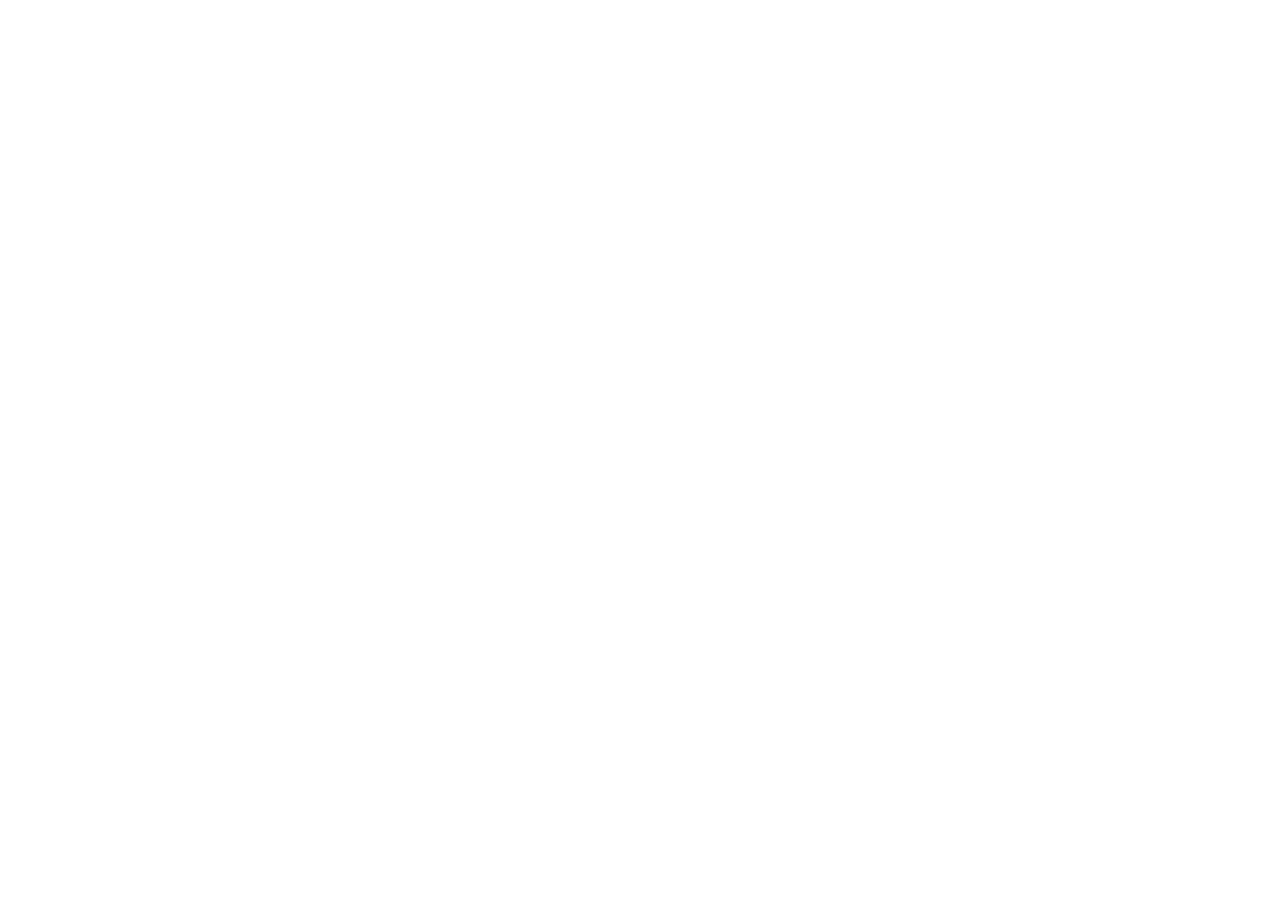
==== game.html @ df726fd8 "Add script tag" ====
<!DOCTYPE html>
<html lang="en">

<head>
    <meta charset="UTF-8">
    <meta http-equiv="X-UA-Compatible" content="IE=edge">
    <meta name="viewport" content="width=device-width, initial-scale=1.0">
    <title>Game</title>
</head>

<body>
    <script src="app.js"></script>
</body>

</html>
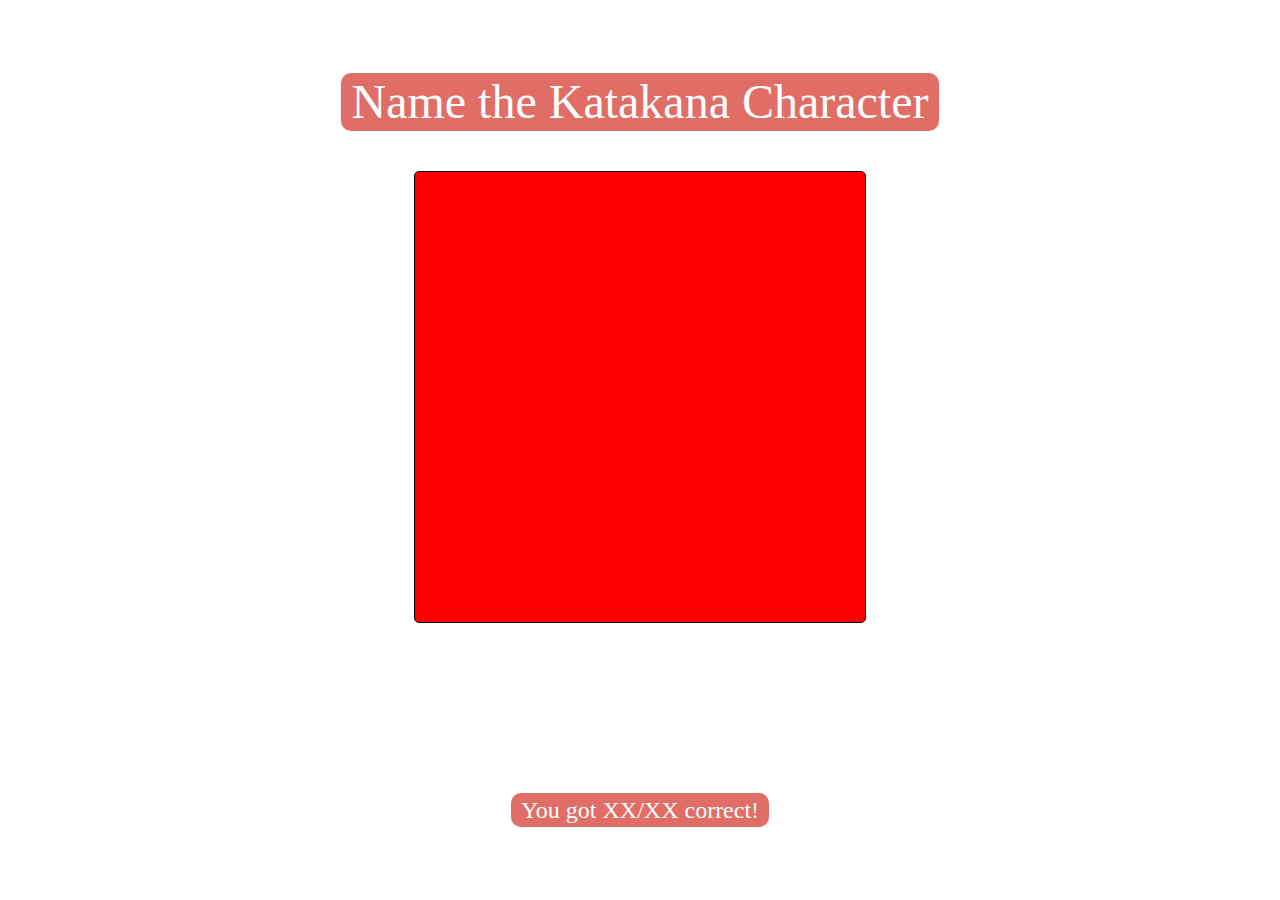
==== commit 057f2802: "Add game structure" ====
--- a/game.html
+++ b/game.html
@@ -6,10 +6,26 @@
     <meta http-equiv="X-UA-Compatible" content="IE=edge">
     <meta name="viewport" content="width=device-width, initial-scale=1.0">
     <title>Game</title>
+    <link rel="stylesheet" href="style.css">
 </head>
 
 <body>
-    <script src="app.js"></script>
+    <div class="game-type japan-background">
+        <main id="game-main">
+            <h1>Name the Katakana Character</h1>
+            <div class="img-box">
+                <img id='char-img' src="" alt="">
+            </div>
+            <form id="guessForm">
+                <input type="text" name="guess" id="guessInput" maxlength="3" required>
+            </form>
+        </main>
+        <section id="results">
+            <h2>You got XX/XX correct!</h2>
+        </section>
+
+    </div>
+    <!-- <script src="app.js"></script> -->
 </body>
 
 </html>--- a/style.css
+++ b/style.css
@@ -0,0 +1,232 @@
+html, body, div, span, applet, object, iframe,
+h1, h2, h3, h4, h5, h6, p, blockquote, pre,
+a, abbr, acronym, address, big, cite, code,
+del, dfn, em, img, ins, kbd, q, s, samp,
+small, strike, strong, sub, sup, tt, var,
+b, u, i, center,
+dl, dt, dd, ol, ul, li,
+fieldset, form, label, legend,
+table, caption, tbody, tfoot, thead, tr, th, td,
+article, aside, canvas, details, embed,
+figure, figcaption, footer, header, hgroup,
+menu, nav, output, ruby, section, summary,
+time, mark, audio, video {
+    margin: 0;
+    padding: 0;
+    border: 0;
+    font-size: 100%;
+    font: inherit;
+    vertical-align: baseline;
+}
+
+/* HTML5 display-role reset for older browsers */
+article, aside, details, figcaption, figure,
+footer, header, hgroup, menu, nav, section {
+    display: block;
+}
+
+body {
+    line-height: 1;
+}
+
+ol, ul {
+    list-style: none;
+}
+
+blockquote, q {
+    quotes: none;
+}
+
+blockquote:before, blockquote:after,
+q:before, q:after {
+    content: '';
+    content: none;
+}
+
+table {
+    border-collapse: collapse;
+    border-spacing: 0;
+}
+
+/* body {
+    height: 100%;
+    padding: 50px 40px;
+    display: flex;
+    flex-direction: column;
+    align-items: center;
+    justify-content: center;
+    background-size: cover;
+    background-repeat: no-repeat;
+    background-image: url('images/syuhei-inoue-kaoHI0iHJPM-unsplash.jpg');
+    background-position: center center;
+    background-attachment: fixed;
+    color: white;
+} */
+
+#index-body {
+    height: 100vh;
+    padding: 50px 40px;
+    display: flex;
+    flex-direction: column;
+    align-items: center;
+    justify-content: flex-start;
+    color: white;
+}
+
+.japan-background {
+    background-size: cover;
+    background-repeat: no-repeat;
+    background-image: url('images/syuhei-inoue-kaoHI0iHJPM-unsplash.jpg');
+    background-position: center center;
+    background-attachment: fixed;
+}
+
+#index-header {
+    height: 200px;
+    display: flex;
+    flex-direction: column;
+    align-items: center;
+    justify-content: flex-end;
+    color: white;
+}
+
+#index-header h1 {
+    font-size: 3rem;
+    text-align: center;
+}
+
+#index-header h2 {
+    font-size: 1.8rem;
+    text-align: center;
+}
+
+#index-header h3 {
+    margin-top: 20px;
+    font-size: 1.2rem;
+    text-align: center;
+}
+
+#index-main {
+    height: 320px;
+    display: flex;
+    flex-direction: column;
+    justify-content: center;
+    /* align-items: center; */
+}
+
+form[action='game.html'] input[type='submit'] {
+    font-size: 1.4rem;
+    color: white;
+    border-radius: 10px;
+    border: none;
+    margin: 15px 5px;
+    /* display: inline-block; */
+    padding: 10px 15px;
+    width: 150px;
+    background-color: #cc0e0099;
+}
+
+#index-main-sec {
+    display: flex;
+    flex-direction: column;
+    align-items: center;
+}
+
+.transparent-orange-bg {
+    background-color: #cc0e0099;
+    padding: 5px 10px;
+    border-radius: 10px;
+}
+
+.img-box {
+    border: 1px solid black;
+    width: 300px;
+    height: 300px;
+    border-radius: 5px;
+}
+
+.game-type {
+    display: flex;
+    justify-content: center;
+    align-items: center;
+    flex-direction: column;
+    height: 100vh;
+}
+
+#game-main {
+    display: flex;
+    justify-content: flex-start;
+    align-items: center;
+    flex-direction: column;
+    height: 80vh;
+}
+
+#game-main h1 {
+    font-size: 1.5rem;
+    margin-bottom: 20px;
+    background-color: #cc0e0099;
+    padding: 5px 10px;
+    border-radius: 10px;
+    color: white;
+}
+
+#game-main .img-box {
+    margin-bottom: 15px;
+    background-color: red;
+    flex-shrink: 0;
+}
+
+#guessForm #guessInput {
+    font-size: 2rem;
+    width: 100px;
+    text-align: center;
+    border: none;
+    text-transform: uppercase;
+    border-radius: 5px;
+}
+
+#results {
+    color: white;
+    font-size: 1.5rem;
+    background-color: #cc0e0099;
+    padding: 5px 10px;
+    border-radius: 10px;
+}
+
+
+@media (min-width: 600px) {
+    #index-header {
+        height: 300px;
+    }
+
+    #index-header h1 {
+        font-size: 5rem;
+    }
+
+    #index-header h2 {
+        font-size: 3.8rem;
+    }
+
+    #index-header h3 {
+        font-size: 2.2rem;
+    }
+
+    form[action='game.html'] input[type='submit'] {
+        font-size: 3rem;
+        width: 300px;
+    }
+
+    .img-box {
+        width: 450px;
+        height: 450px;
+    }
+
+    #game-main h1 {
+        font-size: 3rem;
+        margin-bottom: 40px;
+    }
+
+    #game-main .img-box {
+        margin-bottom: 60px;
+    }
+}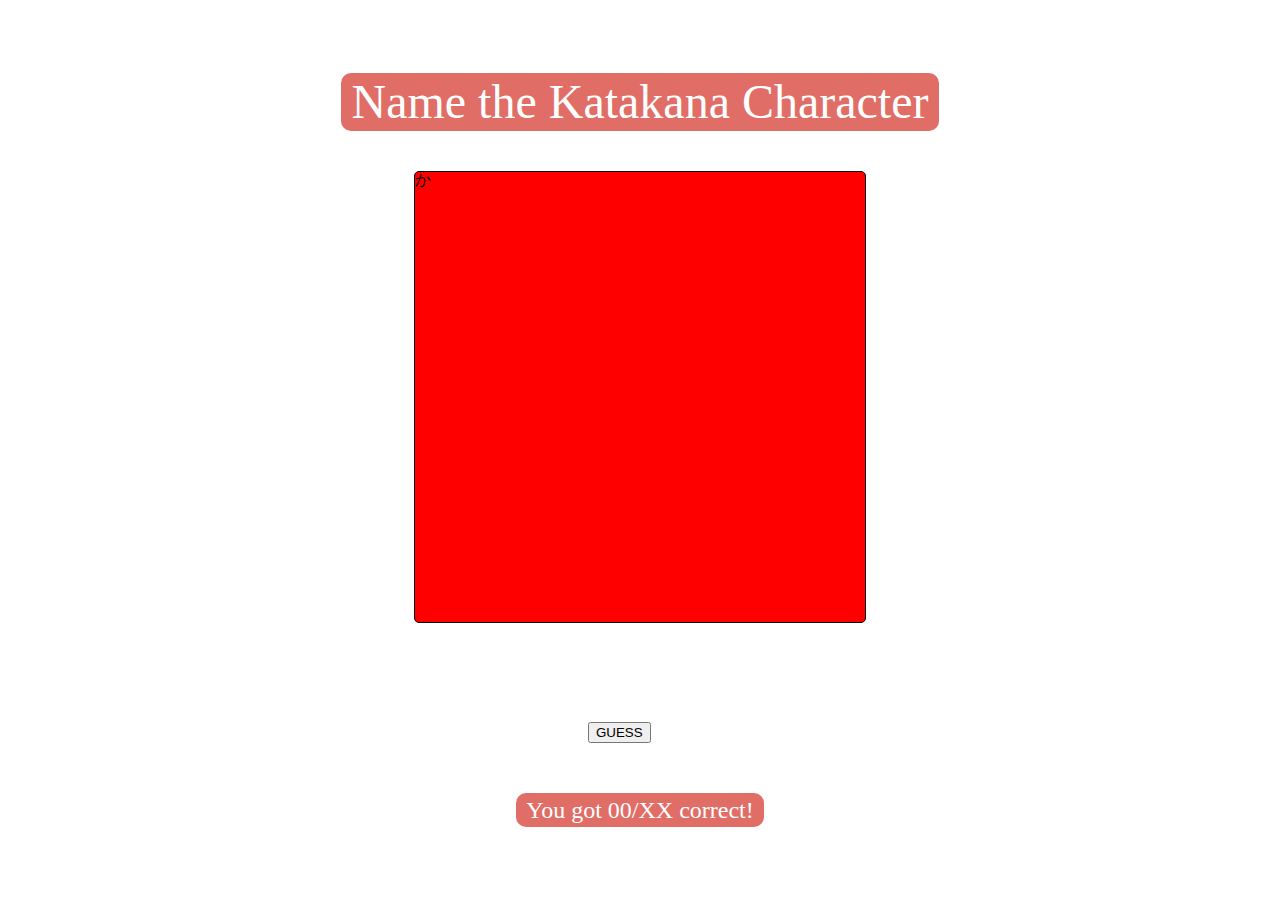
==== commit f1dedc41: "Remove img element and replace with a p element" ====
--- a/game.html
+++ b/game.html
@@ -14,14 +14,16 @@
         <main id="game-main">
             <h1>Name the Katakana Character</h1>
             <div class="img-box">
-                <img id='char-img' src="" alt="">
+                <p>か</p>
             </div>
             <form id="guessForm">
-                <input type="text" name="guess" id="guessInput" maxlength="3" required>
+                <input type="text" name="guess" id="guessInput" maxlength="2" required>
+                <br>
+                <input type="submit" id="guessSubmit" value="GUESS">
             </form>
         </main>
         <section id="results">
-            <h2>You got XX/XX correct!</h2>
+            <h2>You got 00/XX correct!</h2>
         </section>
 
     </div>
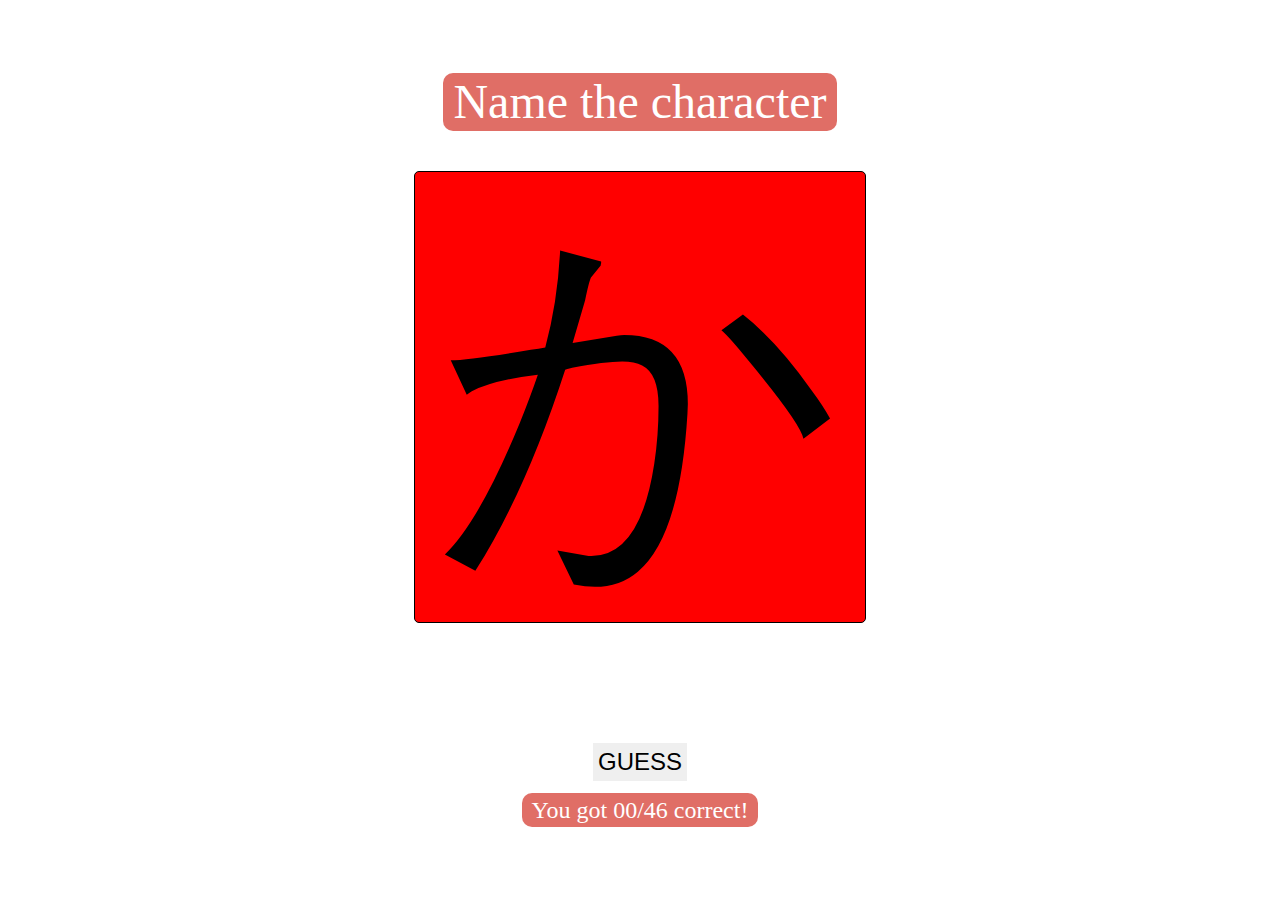
==== commit 7e1316d1: "Uncomment script tag, Change results display" ====
--- a/game.html
+++ b/game.html
@@ -23,11 +23,11 @@
             </form>
         </main>
         <section id="results">
-            <h2>You got 00/XX correct!</h2>
+            <h2>You got 00/46 correct!</h2>
         </section>
 
     </div>
-    <!-- <script src="app.js"></script> -->
+    <script src="app.js"></script>
 </body>
 
 </html>--- a/style.css
+++ b/style.css
@@ -143,6 +143,9 @@
     width: 300px;
     height: 300px;
     border-radius: 5px;
+    display: flex;
+    justify-content: center;
+    align-items: center;
 }
 
 .game-type {
@@ -176,6 +179,13 @@
     flex-shrink: 0;
 }
 
+#guessForm {
+    display: flex;
+    flex-direction: column;
+    justify-content: center;
+    align-items: center;
+}
+
 #guessForm #guessInput {
     font-size: 2rem;
     width: 100px;
@@ -185,12 +195,23 @@
     border-radius: 5px;
 }
 
+#guessForm #guessSubmit {
+    font-size: 1.5rem;
+    padding: 5px;
+    border: none;
+    margin-top: 5px;
+}
+
 #results {
     color: white;
     font-size: 1.5rem;
     background-color: #cc0e0099;
     padding: 5px 10px;
     border-radius: 10px;
+}
+
+.img-box p {
+    font-size: 16rem;
 }
 
 
@@ -229,4 +250,8 @@
     #game-main .img-box {
         margin-bottom: 60px;
     }
+
+    .img-box p {
+        font-size: 25rem;
+    }
 }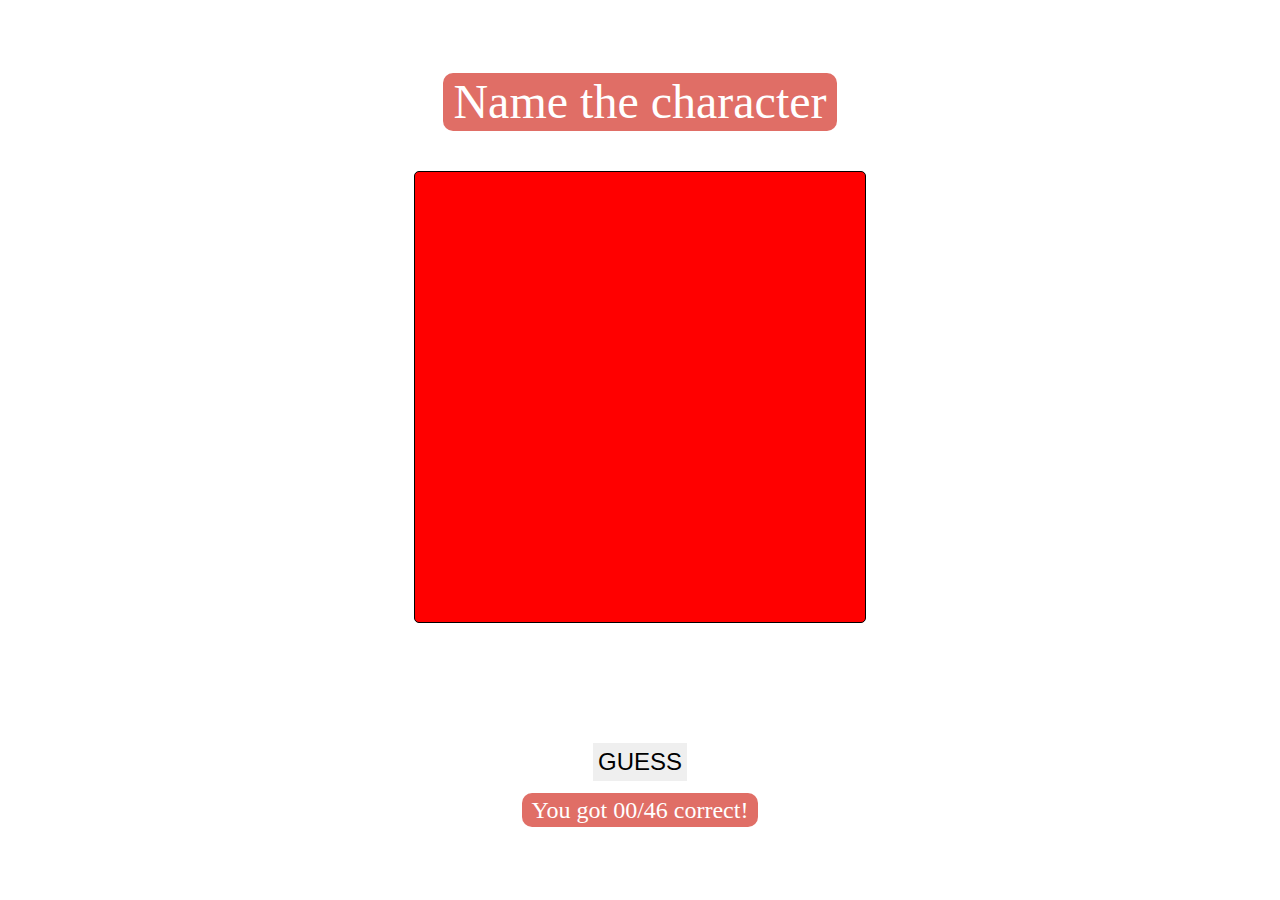
==== commit b9c4ff48: "Add queryselector for paragraph element" ====
--- a/game.html
+++ b/game.html
@@ -14,7 +14,7 @@
         <main id="game-main">
             <h1>Name the Katakana Character</h1>
             <div class="img-box">
-                <p>か</p>
+                <p></p>
             </div>
             <form id="guessForm">
                 <input type="text" name="guess" id="guessInput" maxlength="2" required>
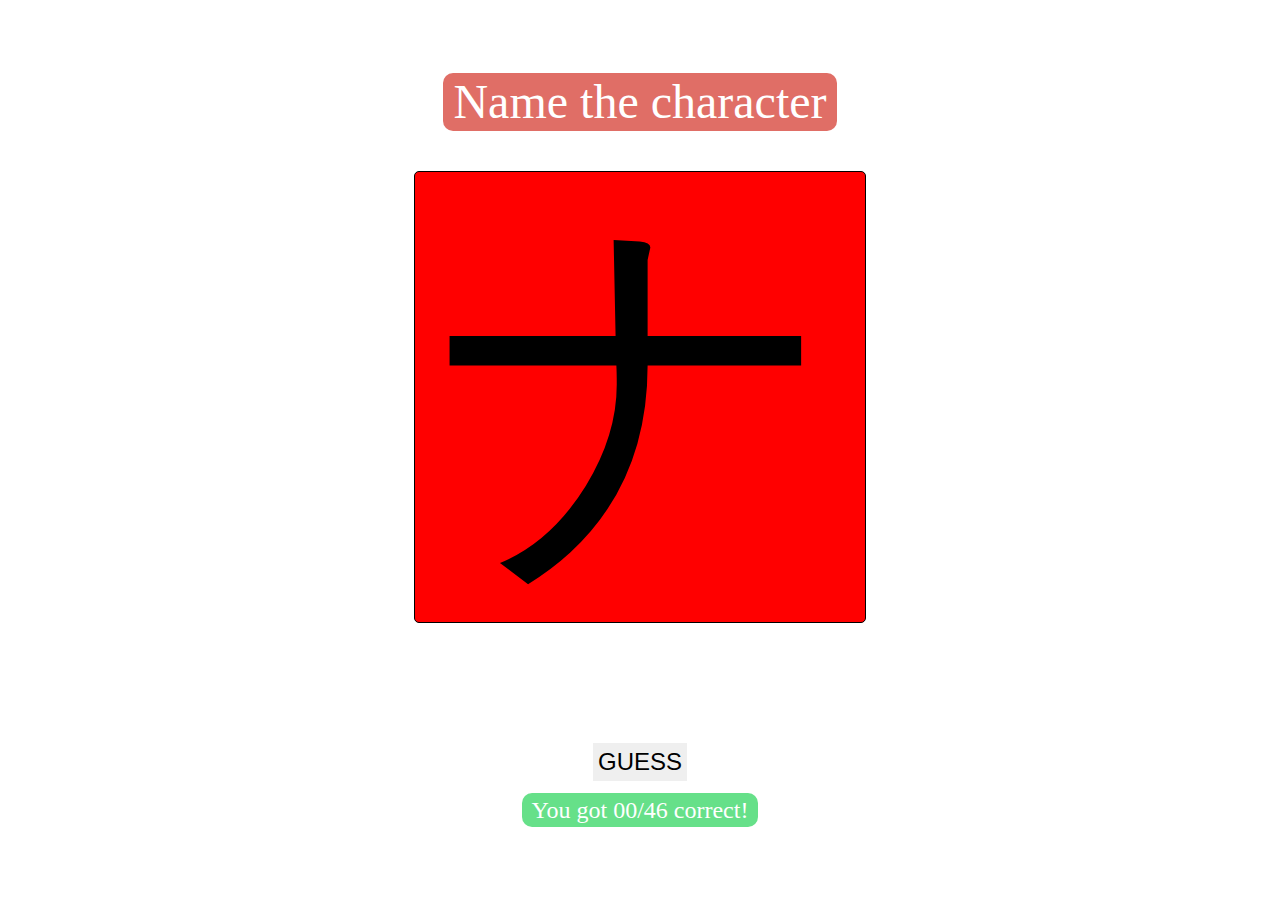
==== commit 05c3af33: "Add class tag" ====
--- a/game.html
+++ b/game.html
@@ -22,7 +22,7 @@
                 <input type="submit" id="guessSubmit" value="GUESS">
             </form>
         </main>
-        <section id="results">
+        <section id="results" class="correct">
             <h2>You got 00/46 correct!</h2>
         </section>
 
--- a/style.css
+++ b/style.css
@@ -205,9 +205,20 @@
 #results {
     color: white;
     font-size: 1.5rem;
-    background-color: #cc0e0099;
     padding: 5px 10px;
     border-radius: 10px;
+}
+
+.results {
+    background-color: #cc006999;
+}
+
+.correct {
+    background-color: #00cc3a99;
+}
+
+.incorrect {
+    background-color: #cc000099;
 }
 
 .img-box p {
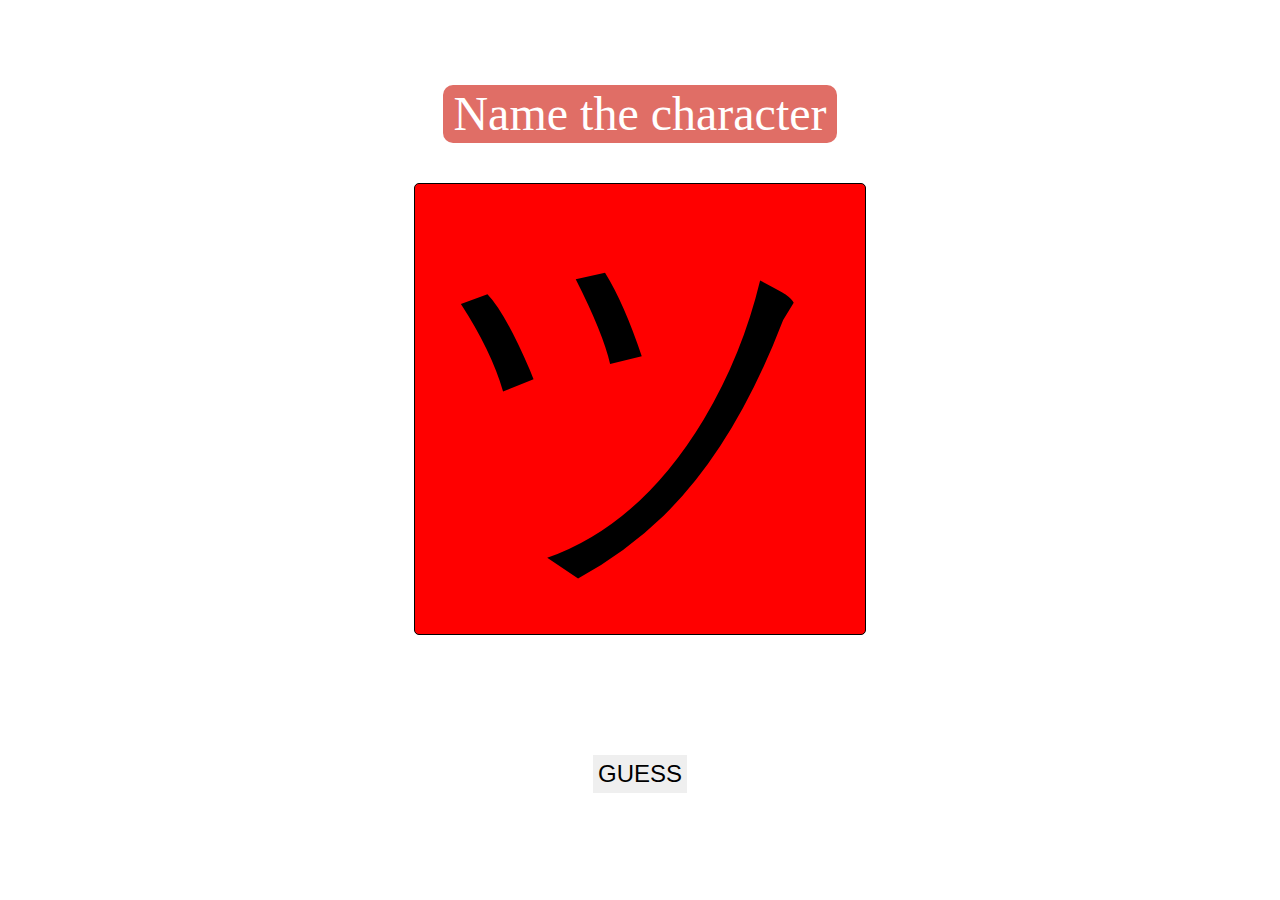
==== commit c5fa6cea: "Remove default class name" ====
--- a/game.html
+++ b/game.html
@@ -22,8 +22,8 @@
                 <input type="submit" id="guessSubmit" value="GUESS">
             </form>
         </main>
-        <section id="results" class="correct">
-            <h2>You got 00/46 correct!</h2>
+        <section id="results" class="">
+            <h2></h2>
         </section>
 
     </div>
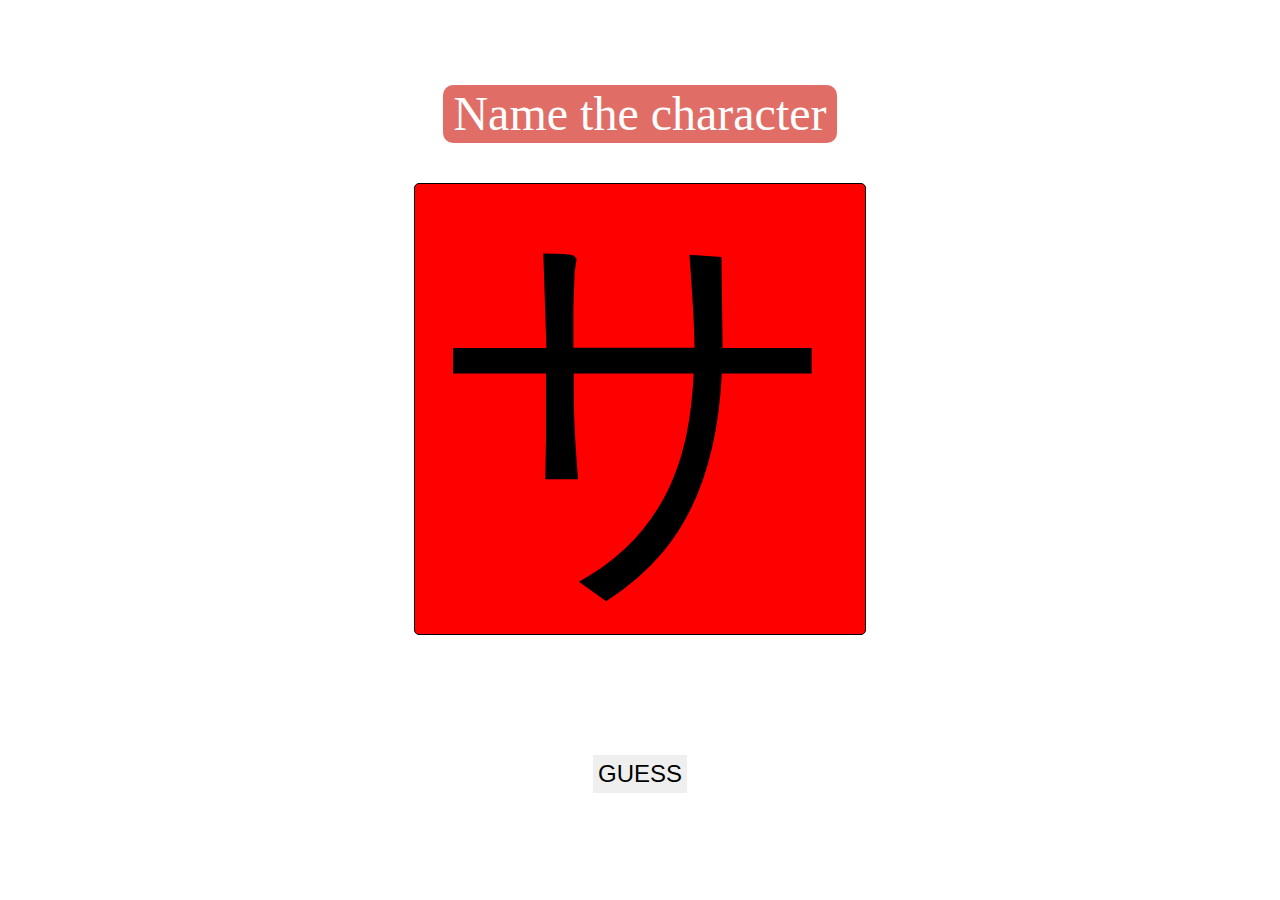
==== commit 34676ea6: "Edit maxlength attribute" ====
--- a/game.html
+++ b/game.html
@@ -17,7 +17,7 @@
                 <p></p>
             </div>
             <form id="guessForm">
-                <input type="text" name="guess" id="guessInput" maxlength="2" required>
+                <input type="text" name="guess" id="guessInput" maxlength="3" required>
                 <br>
                 <input type="submit" id="guessSubmit" value="GUESS">
             </form>
